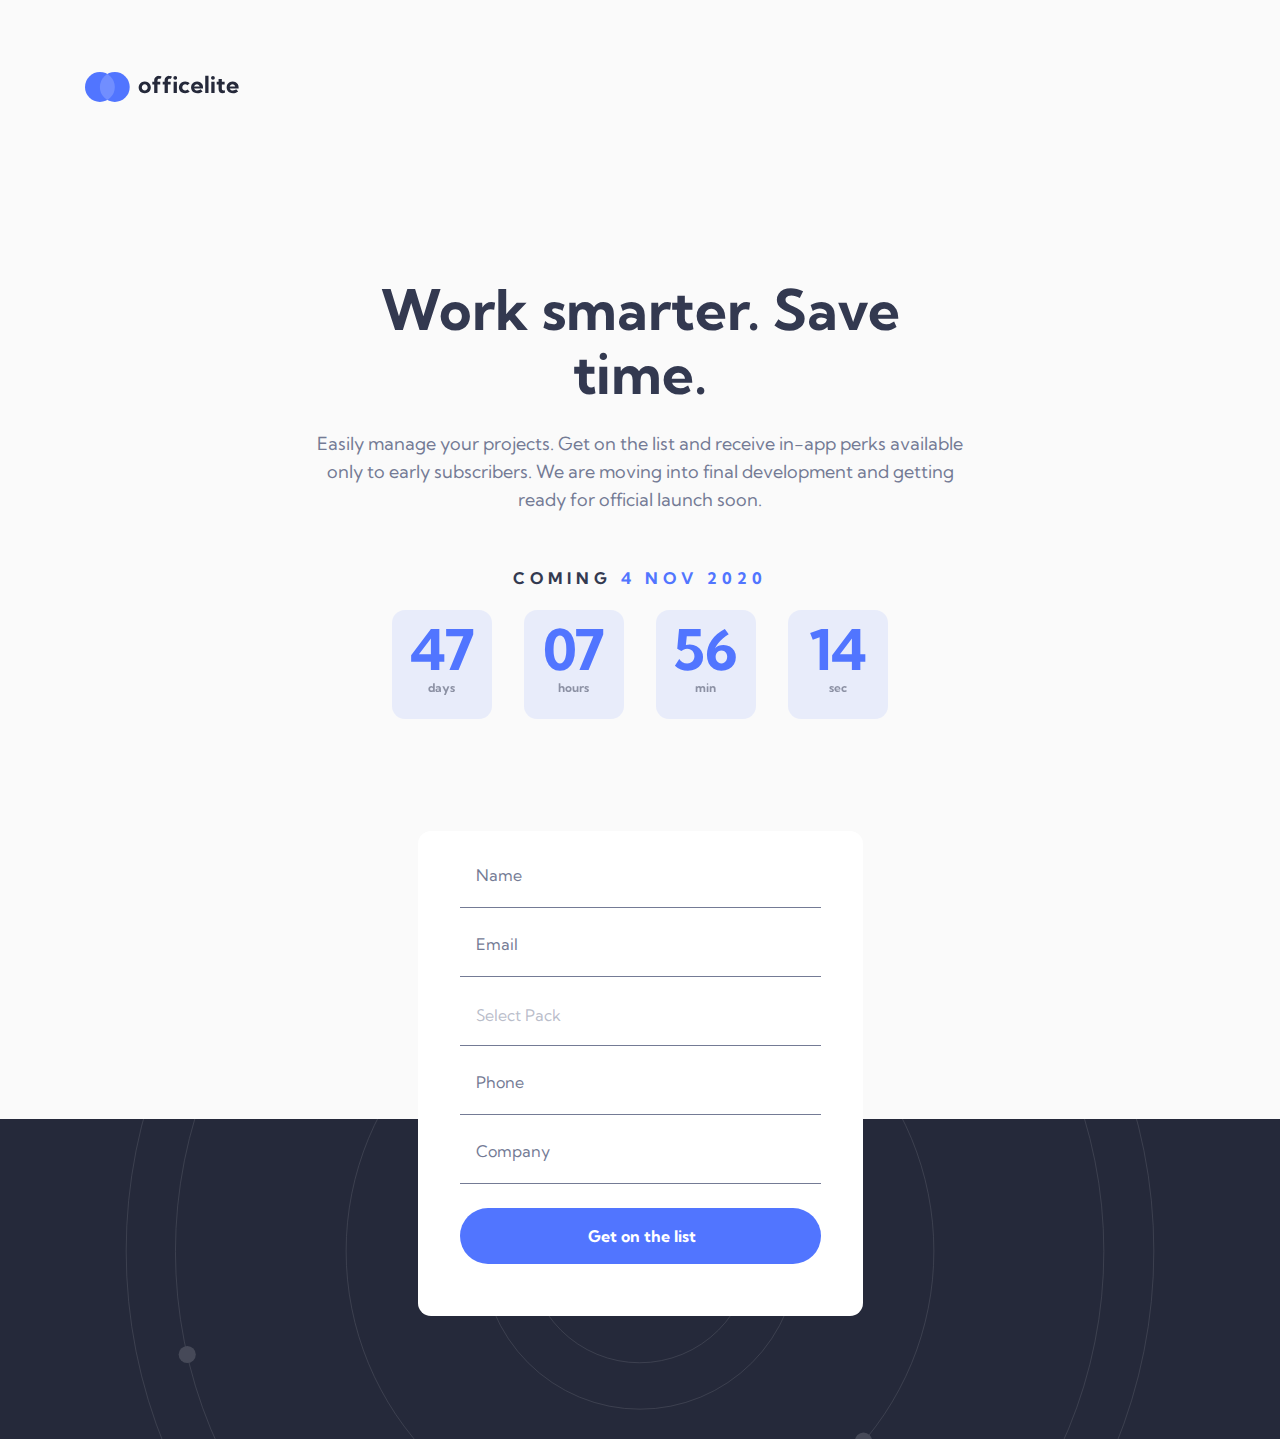
==== sign-up.html @ 2cdc640e "Add files via upload" ====
<!DOCTYPE html>
<html lang="en">

<head>
  <meta charset="UTF-8">
  <meta http-equiv="X-UA-Compatible" content="IE=edge">
  <meta name="viewport" content="width=device-width, initial-scale=1.0">
  <link rel="stylesheet" href="style_sign.css">
  <link rel="preconnect" href="https://fonts.googleapis.com">
  <link rel="preconnect" href="https://fonts.gstatic.com" crossorigin>
  <link href="https://fonts.googleapis.com/css2?family=Kumbh+Sans:wght@400;700&display=swap" rel="stylesheet">

  <title>Officelite - Sign Up</title>
</head>

<body>

  <script defer src="sign_js.js"></script>

  <heading>
    <div class="heading">
      <div class="container-1">
        <img src="assets/shared/logo.svg" alt="Logo" class="logo">
      </div>
    </div>
  </heading>

  <main>

    <section class="Hero animate-left">
      <div class="container-3">
        <div class="hero-wrapper">
          <div class="hero-content">
            <h1 class="font-h1">Work smarter. Save time.</h1>
            <p class="font-body-1">Easily manage your projects. Get on the list and receive in-app perks available
              only
              to
              early subscribers. We are moving into final development and getting ready for official launch soon.</p>
          </div>

          <div class="timer">

            <h3 class="font-h3">COMING <span class="txt-blue">4 NOV 2020</span></h3>

            <div class="wrapper-clock">
              <div class="clock">
                <div class="unit">
                  <div class="unit-content">
                    <p class="font-tmr-val">47</p>
                    <p class="font-tmr-um">days</p>
                  </div>
                </div>
                <div class="unit">
                  <div class="unit-content">
                    <p class="font-tmr-val">07</p>
                    <p class="font-tmr-um">hours</p>
                  </div>
                </div>
                <div class="unit">
                  <div class="unit-content">
                    <p class="font-tmr-val">56</p>
                    <p class="font-tmr-um">min</p>
                  </div>
                </div>
                <div class="unit">
                  <div class="unit-content">
                    <p class="font-tmr-val">14</p>
                    <p class="font-tmr-um">sec</p>
                  </div>
                </div>
              </div>
            </div>

          </div>
        </div>
    </section>

    <section class="Form position-relative">
      <div class="container-4">
        <div class="form-wrapper">
          <form class="form">
            <div class="name-input">
              <label for="name" class="name-label">Name</label>
              <input type="text" id="name" name="name" class="form-input">
            </div>

            <div class="email-input">
              <label for="email" class="name-label">Email</label>
              <input type="email" id="email" name="email" class="form-input">
            </div>

            <div class="selector">

              <div class="select-box">

                <div class="options-container">

                  <div class="option">
                    <input type="radio" class="radio" id="basic" name="basic">
                    <label for="basic" class="font-label" id="basic-pack">
                      <span class="font-label">
                        Basic Pack
                        <span class="price-line">-</span>
                        <span class="price-pack">Free</span>
                      </span>
                    </label>
                  </div>

                  <div class="option">
                    <input type="radio" class="radio lmao" id="pro" name="pro">
                    <label for="pro" class="font-label" id="pro-pack">
                      <span class="font-label">
                        Pro Pack
                        <span class="price-line">-</span>
                        <span class="price-pack">$9.99</span>
                      </span>
                    </label>
                  </div>

                  <div class="option">
                    <input type="radio" class="radio" id="ultimate" name="ultimate">
                    <label for="ultimate" id="ultimate-pack">
                      <span class="font-label">
                        Ultimate Pack
                        <span class="price-line">-</span>
                        <span class="price-pack">$19.99</span>
                      </span>
                    </label>
                  </div>
                </div>

                <div class="selected">
                  <span class="cock">Select Pack</span>
                  <img src="assets/sign-up/icon-arrow-down.svg" alt="arrow" class="arrow">
                </div>
              </div>
            </div>

            <div class="phone-input">
              <label for="phone" class="name-label">Phone</label>
              <input type="tel" id="phone" name="phone" class="form-input">
            </div>

            <div class="company-input">
              <label for="company" class="name-label">Company</label>
              <input type="text" id="company" name="company" class="form-input">
            </div>

            <input type="submit" value="Get on the list" class="btn-1 font-btn-1 btn-sign">

          </form>
        </div>
      </div>
      <div class="bgr-bottom-sign"></div>
    </section>

  </main>

  <div class="bgr-90em"></div>

</body>

</html>
---- style_sign.css ----
:root {
    --clr-blue: rgb(81, 117, 255);
    --clr-lightblue: rgb(130, 156, 255);
    --clr-grey: rgb(51, 57, 80);
    --clr-lightgrey: rgb(116, 123, 149);
    --clr-darkgrey: rgb(37, 41, 58);
    --clr-red: rgb(240, 91, 91);
    --clr-white: #fff;
    --clr-pearl: #e4eaff;
    --clr-darkpearl: #d3dcff;


    --ff-primary: 'Kumbh Sans', sans-serif;
    --ff-h1: var(--ff-primary);
    --ff-h2: var(--ff-primary);
    --ff-h3: var(--ff-primary);
    --ff-price: var(--ff-primary);
    --ff-body-1: var(--ff-primary);
    --ff-body-2: var(--ff-primary);
    --ff-btn: var(--ff-primary);
    --ff-tmr-val: var(--ff-primary);
    --ff-tmr-um: var(--ff-primary);

    --fw-regular: 400;
    --fw-bold: 700;

    --fs-h1: 2.5rem;
    --fs-h2: 1.25rem;
    --fs-h3: 1rem;
    --fs-price: 3.5rem;
    --fs-body-1: 1rem;
    --fs-body-2: 1rem;
    --fs-btn: 1rem;
    --fs-tmr-val: 2rem;
    --fs-tmr-um: 0.75rem;

    --lh-h1: 3rem;
    --lh-h2: 1.75rem;
    --lh-h3: 3rem;
    --lh-price: 4rem;
    --lh-body-1: 1.625rem;
    --lh-body-2: 1.75rem;
    --lh-btn: 1.75rem;
    --lh-tmr-val: 3rem;
    --lh-tmr-um: 1.75rem;

    --ls-h3: 0.3125rem;
}

@media(min-width:48em) {
    :root {
        --fs-tmr-val: 3.5rem;
    }
}

@media(min-width:64em) {
    :root {
        --fs-h1: 3.5rem;
        --fs-body-1: 1.125rem;

        --lh-h1: 4rem;
        --lh-body-1: 1.75rem;
    }
}

@media(min-width:90em) {
    :root {
        --fs-h1: 3.5rem;
        --fs-h2: 1.25rem;
        --fs-h3: 1rem;
        --fs-price: 3.5rem;
        --fs-body-1: 1.125rem;
        --fs-body-2: 1rem;

        --lh-h1: 4rem;
        --lh-h2: 1.75rem;
        --lh-h3: 3rem;
        --lh-price: 4rem;
        --lh-body-1: 1.75rem;
        --lh-body-2: 1.75rem;
    }
}

/* Reset*/

/* Box sizing rules */
*,
*::before,
*::after {
    box-sizing: border-box;
}

/* Remove default margin */
* {
    margin: 0;
    padding: 0;
    font: inherit;
}

/* Remove list styles on ul, ol elements with a list role, which suggests default styling will be removed */
ul[role='list'],
ol[role='list'] {
    list-style: none;
}

/* Set core root defaults */
html:focus-within {
    scroll-behavior: smooth;
}

html,
body {
    min-height: 100%;
}

/* Set core body defaults */
body {
    text-rendering: optimizeSpeed;
    line-height: 1.5;
}

/* A elements that don't have a class get default styles */
a:not([class]) {
    text-decoration-skip-ink: auto;
}

/* Make images easier to work with */
img,
picture,
svg {
    max-width: 100%;
    display: block;
}

/* Inherit fonts for inputs and buttons */
input,
button,
textarea,
select {
    font: inherit;
}

/* Remove all animations, transitions and smooth scroll for people that prefer not to see them */
@media (prefers-reduced-motion: reduce) {
    html:focus-within {
        scroll-behavior: auto;
    }

    *,
    *::before,
    *::after {
        animation-duration: 0.01ms !important;
        animation-iteration-count: 1 !important;
        transition-duration: 0.01ms !important;
        scroll-behavior: auto !important;
    }
}

/* Utility Classes */
.font-h1 {
    font-family: var(--ff-h1);
    font-weight: var(--fw-bold);
    font-size: var(--fs-h1);
    line-height: var(--lh-h1);
    color: var(--clr-grey);
}

.font-h2 {
    font-family: var(--ff-h2);
    font-weight: var(--fw-bold);
    font-size: var(--fs-h2);
    line-height: var(--lh-h2);
    color: var(--clr-grey);
}

.font-h2-white {
    font-family: var(--ff-h2);
    font-weight: var(--fw-bold);
    font-size: var(--fs-h2);
    line-height: var(--lh-h2);
    color: var(--clr-white);
}

.font-h3 {
    font-family: var(--ff-h3);
    font-weight: var(--fw-bold);
    font-size: var(--fs-h3);
    line-height: var(--lh-h3);
    letter-spacing: var(--ls-h3);
    color: var(--clr-grey);
}

.font-price {
    font-family: var(--ff-price);
    font-weight: var(--fw-bold);
    font-size: var(--fs-price);
    line-height: var(--lh-price);
    color: var(--clr-grey);
}

.font-price-white {
    font-family: var(--ff-price);
    font-weight: var(--fw-bold);
    font-size: var(--fs-price);
    line-height: var(--lh-price);
    color: var(--clr-white);
}

.font-body-1 {
    font-family: var(--ff-body-1);
    font-weight: var(--fw-regular);
    font-size: var(--fs-body-1);
    line-height: var(--lh-body-1);
    color: var(--clr-lightgrey);
}

.font-body-2 {
    font-family: var(--ff-body-2);
    font-weight: var(--fw-regular);
    font-size: var(--fs-body-2);
    line-height: var(--lh-body-2);
    color: var(--clr-lightgrey);
}

.font-body-2-grey {
    font-family: var(--ff-body-2);
    font-weight: var(--fw-regular);
    font-size: var(--fs-body-2);
    line-height: var(--lh-body-2);
    color: var(--clr-grey);
}

.font-body-2-white {
    font-family: var(--ff-body-2);
    font-weight: var(--fw-regular);
    font-size: var(--fs-body-2);
    line-height: var(--lh-body-2);
    color: var(--clr-white);
}

.font-body-2-darkpearl {
    font-family: var(--ff-body-2);
    font-weight: var(--fw-regular);
    font-size: var(--fs-body-2);
    line-height: var(--lh-body-2);
    color: var(--clr-darkpearl);
}

.font-tmr-val {
    font-family: var(--ff-tmr-val);
    font-weight: var(--fw-bold);
    font-size: var(--fs-tmr-val);
    line-height: var(--lh-tmr-val);
    color: var(--clr-blue);
}

.font-tmr-um {
    font-family: var(--ff-tmr-um);
    font-weight: var(--fw-bold);
    font-size: var(--fs-tmr-um);
    line-height: var(--lh-tmr-um);
    color: var(--clr-grey);
    opacity: 0.5;
}

.font-btn-1 {
    text-decoration: none;
    font-family: var(--ff-btn);
    font-weight: var(--fw-bold);
    font-size: var(--fs-btn);
    line-height: var(--lh-btn);
    color: var(--clr-white);
}

.font-btn-2 {
    text-decoration: none;
    font-family: var(--ff-btn);
    font-weight: var(--fw-bold);
    font-size: var(--fs-btn);
    line-height: var(--lh-btn);
    color: var(--clr-blue);
}

.font-btn-3 {
    text-decoration: none;
    font-family: var(--ff-btn);
    font-weight: var(--fw-bold);
    font-size: var(--fs-btn);
    line-height: var(--lh-btn);
    color: var(--clr-blue);
}


.btn-1 {
    display: inline-block;
    padding: 0.875rem 2.5rem 0.875rem 2.6875rem;
    border-radius: 1.75rem;
    background-color: var(--clr-blue);

    transition: background-color 0.2s ease;
}

.btn-1:hover,
.btn-1:focus-visible {
    background-color: var(--clr-lightblue);
}

.btn-2 {
    display: inline-block;
    padding: 0.875rem 2.5rem 0.875rem 2.6875rem;
    border-radius: 1.75rem;
    background-color: var(--clr-pearl);

    transition: background-color 0.2s ease;
}

.btn-2:hover,
.btn-2:focus-visible {
    background-color: var(--clr-darkpearl);
}

.btn-3 {
    display: inline-block;
    padding: 0.875rem 2.5rem 0.875rem 2.6875rem;
    border-radius: 1.75rem;
    background-color: var(--clr-white);

    transition: background-color 0.2s ease;
}

.btn-3:hover,
.btn-3:focus-visible {
    color: var(--clr-lightblue);
}

.btn-sign {
    text-align: center;
    border: 0px;
}

.box-shadow-1 {
    box-shadow: 0px 25px 25px -10px rgba(63, 91, 194, 0.247159);
}


.bgr-blue {
    background-color: var(--clr-blue) !important;
}

.txt-blue {
    color: var(--clr-blue) !important;
}

.padding-top-400 {
    padding-top: 4rem;
}

.margin-top-400 {
    margin-top: 4rem;
}

.position-relative {
    position: relative;
}



/* General Styling */
body {
    font-family: var(--ff-primary);

    background-color: #fafafa;
    background-image: url("assets/home/bg-pattern-header.svg");
    background-size: 28.625rem;
    background-repeat: no-repeat;
    background-position: top -10.625rem left 50%;
}

@media(min-width:48em) {
    body {
        background-image: unset;
    }
}

/* Containers */
.container-1 {
    width: min(100% - 3.125rem, 69.375rem);
    margin-inline: auto;
}

.container-2 {
    width: 20.4375rem;
    max-width: 100%;
    margin-inline: auto;
}

.container-3 {
    width: min(100% - 3.125rem, 69.375rem);
    margin-inline: auto;
}

.container-4 {
    width: min(100% - 3.125rem, 69.375rem);
    margin-inline: auto;
    display: flex;
    justify-content: center;
}

@media(min-width:48em) {
    .container-1 {
        width: min(100% - 5rem, 69.375rem);
        margin-inline: auto;
    }

    .container-2 {
        width: 43.0625rem;
    }

    .container-3 {
        width: 36rem;
    }

    .container-4 {
        width: min(100% - 5rem, 69.375rem);
        margin-inline: auto;
    }
}

@media(min-width:64em) {
    .container-3 {
        width: 41.5625rem;
    }
}

@media(min-width:90em) {
    .container-1 {
        width: min(100% - 20.625em, 69.375rem);
        margin-inline: auto;
    }

    .container-2 {
        width: min(100% - 20.625em, 69.375rem);
        margin-inline: auto;
    }

    .container-3 {
        width: min(100% - 20.625em, 69.375rem);
        margin-inline: auto;
    }

    .container-4 {
        width: min(100% - 20.625em, 69.375rem);
        margin-inline: auto;
    }
}





/* Heading */
.heading {
    padding-top: 2.875rem;
    padding-bottom: 5rem;
}

.logo {
    margin-inline: auto;
    width: 9.6rem;
    height: 1.875rem;
}

@media(min-width:48em) {
    .heading {
        padding-top: 4.5rem;
        padding-bottom: 6.5rem;
    }

    .logo {
        margin-inline: unset;
    }
}

@media(min-width:90em) {
    .heading {
        padding-top: 5.0625rem;
        padding-bottom: 6.375rem;
    }
}




/* Hero */
.hero {
    padding-bottom: 6.25rem;
}

/*  .wrapper-hero {
    display: flex;
    flex-direction: column;
} */

/* .hero-image {
    display: flex;
    justify-content: center;
}

.hero-image img {

    width: 25rem;
    max-width: 100%;
} */

.hero-content {
    display: flex;
    flex-direction: column;
    align-items: center;
}

.hero-content h1 {
    text-align: center;
}

.hero-content p {
    text-align: center;
    padding-block: 1.5rem 4rem;
}

/* @media(min-width:48em) {
    .wrapper-hero {
        flex-direction: row-reverse;
        justify-content: space-between;
        gap: 4rem;
    }

    .hero-image img {
        max-width: unset;
        width: max(36.389vw, 17.5rem);
        max-width: 32.75rem;
    }

    .hero-content {
        align-items: flex-start;
    }

    .hero-content h1 {
        text-align: start;
    }

    .hero-content p {
        text-align: start;
    }
} */

@media(min-width:64em) {
    .hero-content {
        padding-top: 4.5rem;
    }

    .hero-image {
        padding-top: 1.875rem;
    }

    .hero-content p {
        padding-block: 1.5rem 2.5rem;
    }
}

@media(min-width:90em) {
    .hero-wrapper {
        width: 33.75rem;
    }

    .hero-image {
        padding-top: 0rem;
    }

    .hero-content h1 {
        text-align: start;
    }

    .hero-content p {
        text-align: start;
    }
}

/* Products */
.Products {
    padding-block: 6.25rem;
}

.box {
    display: flex;
    flex-direction: column;
    gap: 2rem;
}

.product {
    background-color: var(--clr-white);
    border-radius: 0.8125rem;
    box-shadow: rgba(75, 92, 154, 0.247) 0px 50px 50px -25px;
}

.product-content {
    display: flex;
    flex-direction: column;
    align-items: center;
    padding-inline: 3.4375rem;
    padding-block: 2.5rem;
}

.wrapper-decor {
    display: flex;
    flex-direction: column;
    padding-top: 2.5rem;
    padding-bottom: 2rem;
    gap: 3.5rem;
}

.price-details {
    display: flex;
    flex-direction: column;
    gap: 0.5rem;
    text-align: center;
}

.product-details {
    display: flex;
    flex-direction: column;
    gap: 1rem;
    text-align: center;
}

.bgr-circle {
    background-image: url("assets/home/bg-pattern-pricing.svg");
    background-repeat: no-repeat;
    background-position: bottom 0rem left 50%;
}

@media(min-width:48em) {
    .box {
        gap: 1.5rem;
    }

    .product-content {
        align-items: flex-start;
        padding-inline: 3rem 4.25rem;
        padding-block: 3rem;
    }

    .wrapper-decor {
        width: 100%;
        flex-direction: row;
        padding-top: 1rem;
        padding-bottom: 1.5rem;
        gap: unset;
        justify-content: space-between;
    }

    .price-details {
        text-align: start;
        gap: 0.25rem;
    }

    .product-details {
        text-align: start;
    }

    .bgr-circle {
        background-position: top 50% right 8rem;
    }
}

@media(min-width:90em) {
    .box {
        flex-direction: row;
        gap: 1.875rem;
    }

    .product {
        width: 21.875rem;
    }

    .product-content {
        align-items: center;
        padding-block: 2.5rem;
        padding-inline: 4.0625rem 4rem;
    }

    .wrapper-decor {
        width: unset;
        flex-direction: column;
        padding-top: 2.5rem;
        padding-bottom: 2rem;
        gap: 3.5rem;
        justify-content: unset;
    }

    .price-details {
        text-align: center;
        gap: 0.5rem;
    }

    .product-details {
        text-align: center;
    }

    .bgr-circle {
        background-position: bottom 0rem left 50%;
    }
}

/* Footer */
.footer {
    position: relative;
    padding-bottom: 6.25rem;
}

.timer {
    display: flex;
    flex-direction: column;
}

.timer h3 {
    align-self: center;
}

.wrapper-clock {
    display: flex;
    flex-direction: column;
}

.clock {
    display: flex;
    gap: 0.8125rem;
    justify-content: center;
    padding-block: 1.125rem 2.5rem;
}

.unit {
    width: 4.5rem;
    max-width: 100%;
    background-color: rgba(81, 117, 255, 10%);
    border-radius: 0.25rem;
}

.unit-content {
    display: flex;
    flex-direction: column;
    align-items: center;
    margin: 0.6875rem 1rem 0.625rem 1.0625rem;
}

.wrapper-clock a {
    align-self: center;
}

.bgr-footer {
    position: absolute;
    bottom: 0;
    background-color: var(--clr-darkgrey);
    background-image: url(assets/home/bg-pattern-footer.svg);
    background-size: 75.125rem;
    background-repeat: no-repeat;
    background-position: top 9.375rem left 50%;
    width: 100%;
    height: 78.125rem;
    z-index: -1;
}

@media(min-width:48em) {
    .clock {
        padding-block: 0.5rem 3rem;
        justify-content: center;
        gap: 2rem;
    }

    .unit {
        width: 6.25rem;
        border-radius: 0.8125rem;
    }

    .unit-content {
        margin: 1rem 1.1875rem 1.0625rem 1.125rem;
    }

    .bgr-footer {
        height: 63.125rem;
    }
}

@media(min-width:90em) {
    .footer {
        padding-bottom: 5.6875rem;
    }

    .timer h3 {
        align-self: flex-start;
    }

    .wrapper-clock {
        flex-direction: row;
        justify-content: space-between;
    }

    .wrapper-clock a {
        align-self: flex-start;
    }

    .clock {
        padding-block: 0rem;
        gap: 1rem;
    }

    .bgr-footer {
        height: 600px;
        background-size: 127.25rem;
        background-position: top 41% left 122%;
    }

}



/* SIGN UP STYLING */


/* Form */
.form-wrapper {
    display: flex;
    justify-content: center;
    align-items: center;
    width: 27.8125rem;
}

.form {
    width: 100%;
    padding: 2rem 2.625rem 3.25rem 2.625rem;
    display: flex;
    flex-direction: column;
    gap: 1.5rem;
    background-color: #fff;
    border-radius: 0.8125rem;
    margin-top: 4rem;
    margin-bottom: 5.4375rem;
}

.name-input {
    position: relative;
}

.email-input {
    position: relative;
}

.phone-input {
    position: relative;
}

.company-input {
    position: relative;
}

.name-label {
    color: var(--clr-lightgrey);
    position: absolute;
    top: 0px;
    left: 1rem;
    transition: all 0.4s;
    cursor: text;
}

.name-label-active {
    top: -0.9375rem;
    transform: scale(0.8);
    transform-origin: top left;
}

.form-input {
    width: 100%;
    font-size: 1rem;
    line-height: 1.75rem;
    color: var(--clr-darkgrey);
    padding: 0rem 1rem 1rem 1rem;
    border: 0px solid white;
    border-bottom: 1px solid var(--clr-lightgrey);
}

.form-input:focus {
    outline: none;
}

.select-box {
    position: relative;
    display: flex;
    flex-direction: column;
}

.select-box .options-container {
    position: absolute;
    top: 100%;
    left: 0px;
    background: #fff;
    color: var(--clr-grey);
    max-height: 0px;
    width: 100%;
    opacity: 0;
    transition: all 0.4s;
    border: 1px solid rgba(51, 57, 80, 0.153273);
    border-radius: 0.5rem;
    box-shadow: 0px 3.125rem 3.125rem -1.5625rem rgb(75 92 154 / 75%);
    overflow: hidden;

    visibility: hidden;
    order: 1;
    z-index: 2;
}

.option {
    padding-block: 1rem;
    cursor: pointer;
}

.option:nth-of-type(2) {
    border-top: 1px solid rgba(116, 123, 149, .25);
    border-bottom: 1px solid rgba(116, 123, 149, .25);
}

.select-box .options-container.active {
    padding: 0.5rem 2rem;
    max-height: 15rem;
    opacity: 1;
    visibility: visible;
}

.select-box .option .radio {
    display: none;
}

.font-label {
    cursor: pointer;
    font-weight: var(--fw-bold);
    font-size: 1rem;
    line-height: 1.75rem;
    color: var(--clr-grey);
}

.price-line {
    display: inline-block;
    opacity: 0;
    transform: translateX(-0.1875rem);
    transition: opacity 0.3s ease, transform 0.3s ease;
}

.price-pack {
    font-weight: var(--fw-bold);
    font-size: 1rem;
    line-height: 1.75rem;
    color: var(--clr-grey);
    opacity: 0.4;

    display: inline-block;
    transition: transform 0.3s ease;
}

.selected {
    position: relative;
    cursor: pointer;

    font-size: 1rem;
    line-height: 1.75rem;
    color: rgba(116, 123, 149, 0.5);


    padding: 0rem 1rem 1rem 1rem;

    order: 0;

    border-bottom: 1px solid var(--clr-lightgrey);
}

.arrow {
    position: absolute;
    top: 25%;
    right: 0px;
    transform: rotate(180deg);
    opacity: 0;
    width: 0.8125rem;
    height: 0.5rem;

    transition: all 0.4s;
}

.select-box .options-container.active+.selected .arrow {
    transform: rotate(0deg);
}

.arrow-active {
    opacity: 1;
}

.name-active {
    transform: translateX(0.625rem);
}

.activated {
    opacity: 1;
    transform: translateX(0.3125rem);
}

@media(min-width:48em) {
    .form {
        margin-bottom: 7.6875rem;
    }
}

@media(min-width:90em) {
    .form {
        margin-bottom: 0rem;
    }

    .form-wrapper {
        position: absolute;
        top: -31.25rem;
        right: calc((100vw - 69.375rem) / 2);
    }

    .bgr-bottom-sign {
        display: none;
    }

    .bgr-90em {
        position: absolute;
        top: 0px;
        right: 0px;
        height: 100%;
        width: 35%;
        background-color: var(--clr-darkgrey);
        background-image: url(assets/sign-up/bg-pattern-side.svg);
        background-repeat: no-repeat;
        background-position: bottom 30% left 50%;

        z-index: -1;

    }
}




/* Background Sign-Up */
.bgr-bottom-sign {
    position: absolute;
    bottom: 0px;
    left: 0px;
    width: 100%;
    height: 320px;
    background-color: var(--clr-darkgrey);
    background-image: url("assets/sign-up/bg-pattern-side.svg");
    background-size: 1454px;
    background-position: left 50% top -35rem;
    background-repeat: no-repeat;
    z-index: -1;
}

@media(min-width:48em) {
    .bgr-bottom-sign {
        background-position: left 50% top -37.1875rem;
    }
}




/* Animations */
.Hero {
    display: none;
}

.animate-left {
    position: relative;
    -webkit-animation-name: animateleft;
    -webkit-animation-duration: 1.5s;
    animation-name: animateleft;
    animation-duration: 1.5s
}

@-webkit-keyframes animateleft {
    from {
        left: -100px;
        opacity: 0
    }

    to {
        left: 0px;
        opacity: 1
    }
}

@keyframes animateleft {
    from {
        left: -100px;
        opacity: 0
    }

    to {
        left: 0;
        opacity: 1
    }
}
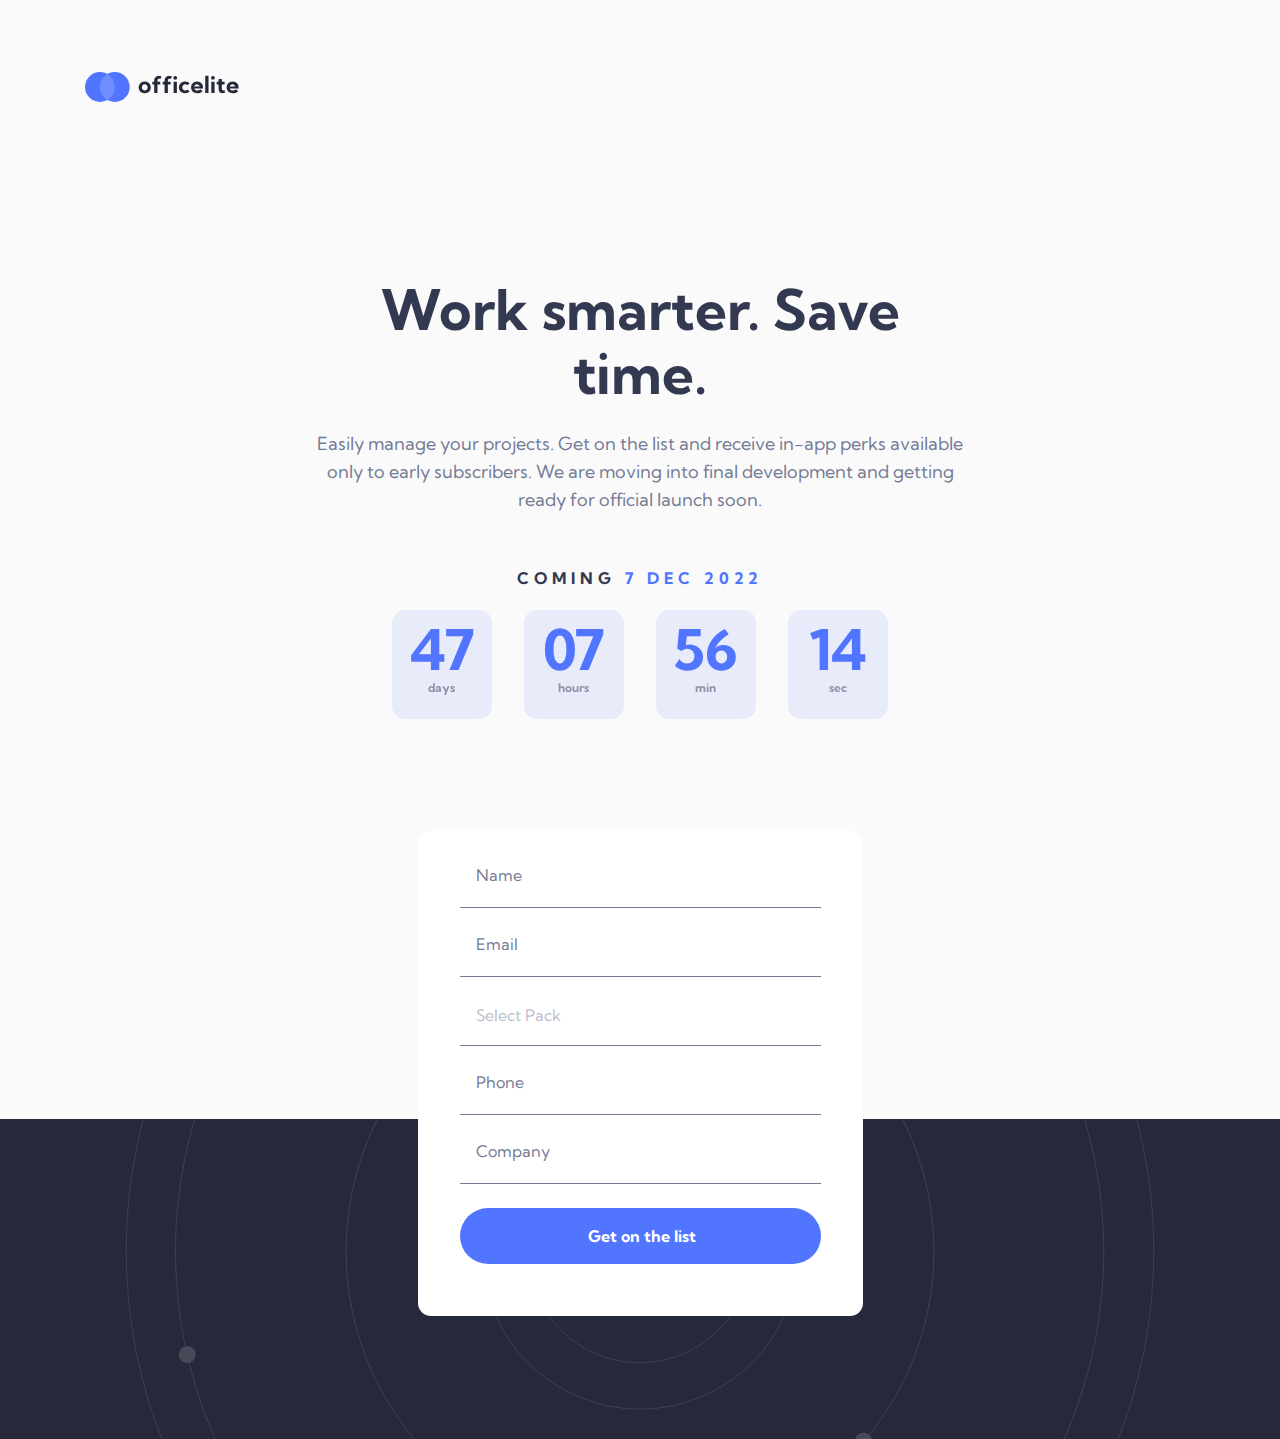
==== commit 8c9bc7be: "Add files via upload" ====
--- a/sign-up.html
+++ b/sign-up.html
@@ -40,31 +40,31 @@
 
           <div class="timer">
 
-            <h3 class="font-h3">COMING <span class="txt-blue">4 NOV 2020</span></h3>
+            <h3 class="font-h3">COMING <span class="txt-blue">7 DEC 2022</span></h3>
 
             <div class="wrapper-clock">
               <div class="clock">
                 <div class="unit">
                   <div class="unit-content">
-                    <p class="font-tmr-val">47</p>
+                    <p class="day font-tmr-val">47</p>
                     <p class="font-tmr-um">days</p>
                   </div>
                 </div>
                 <div class="unit">
                   <div class="unit-content">
-                    <p class="font-tmr-val">07</p>
+                    <p class="hour font-tmr-val">07</p>
                     <p class="font-tmr-um">hours</p>
                   </div>
                 </div>
                 <div class="unit">
                   <div class="unit-content">
-                    <p class="font-tmr-val">56</p>
+                    <p class="minute font-tmr-val">56</p>
                     <p class="font-tmr-um">min</p>
                   </div>
                 </div>
                 <div class="unit">
                   <div class="unit-content">
-                    <p class="font-tmr-val">14</p>
+                    <p class="second font-tmr-val">14</p>
                     <p class="font-tmr-um">sec</p>
                   </div>
                 </div>
